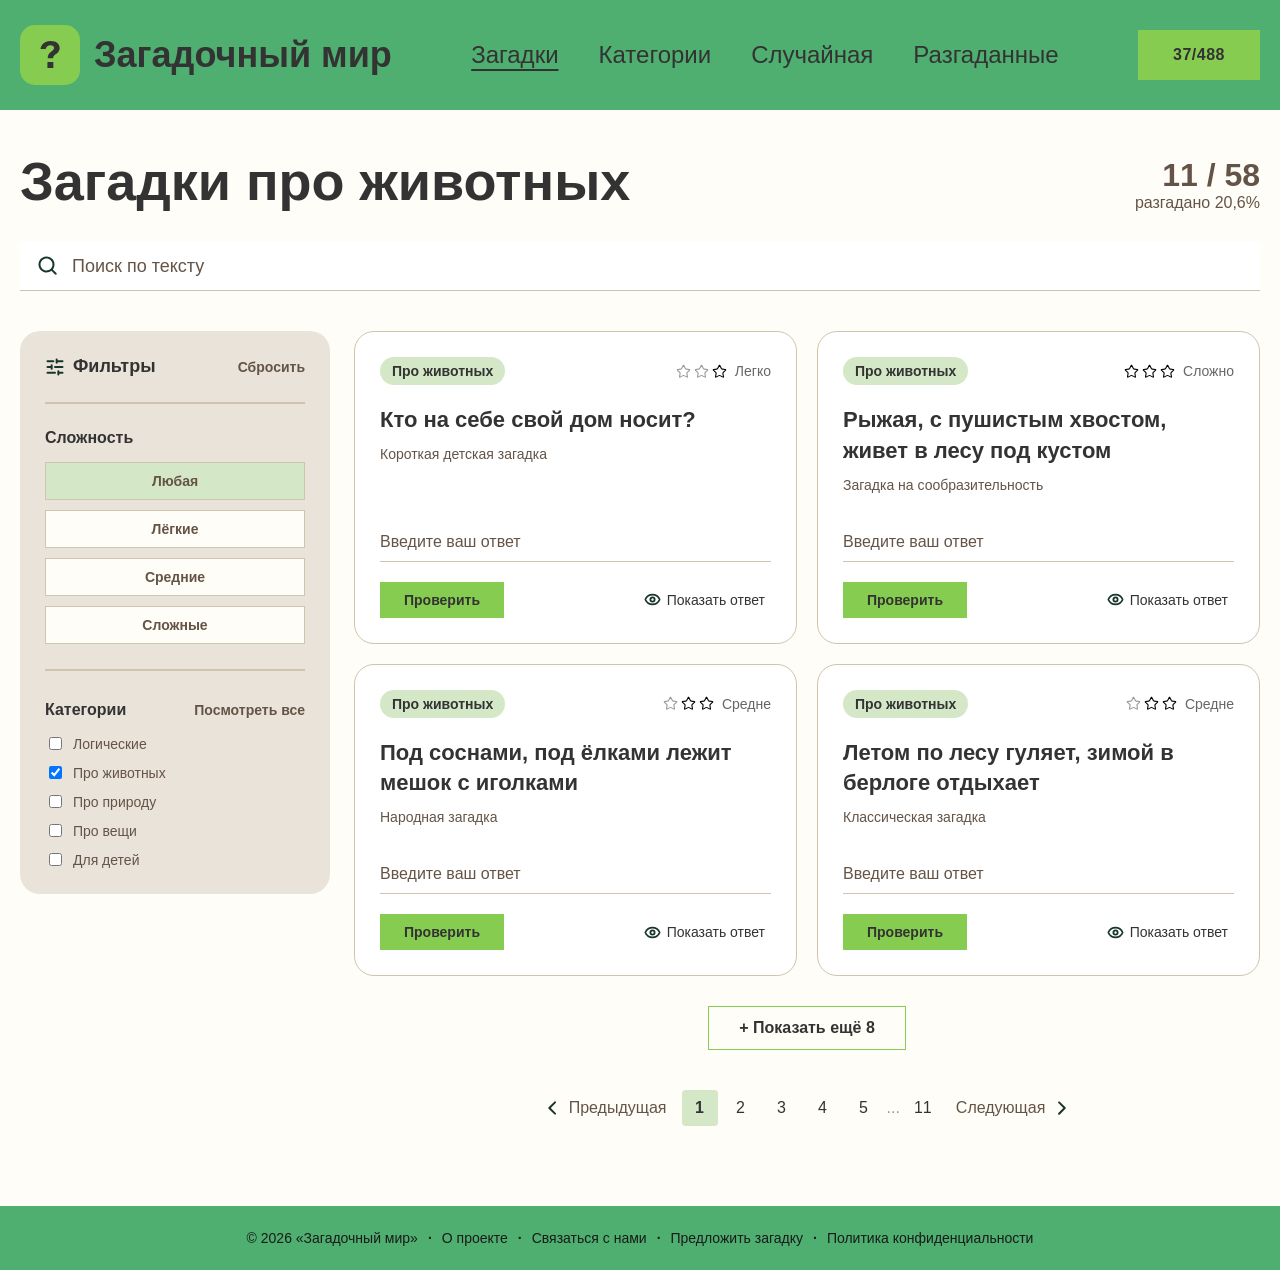
==== animals.html @ d7799b32 "feat(random): страница со случайной загадкой" ====
<!doctype html>
<html>
<head>
	<meta http-equiv="Content-type" content="text/html; charset=utf-8">
    <meta name="viewport" content="width=device-width, initial-scale=1.0">
	<title>Все загадки | Загадочный мир</title>
	<link rel="stylesheet" href="css/styles.css">
</head>

<body>
	<header class="site-header">
		<div class="header-container">
			<a href="/" class="logo">
				<img src="/images/icon.svg" alt="Логотип сайта">
				<h1>Загадочный мир</h1>
			</a>
			
			<nav class="main-nav" aria-label="Основная навигация">
				<ul>
					<li><a href="/riddles.html" aria-current="page">Загадки</a></li>
					<li><a href="/categories.html">Категории</a></li>
					<li><a href="/random.html">Случайная</a></li>
					<li><a href="/solved.html">Разгаданные</a></li>
				</ul>
			</nav>

			<div class="counter"> 37/488 </div>
		</div>
	</header>
	
	<main class="riddles-page">
		<div class="container-riddles">
			<div class="page-header">
				<h1 class="page-title">Загадки про животных</h1>
				<div class="progress-info">
					<div class="progress-count">11 / 58</div>
					<div class="progress-text">разгадано 20,6%</div>
				</div>
			</div>

			<div class="search-bar">
				<img src="/images/search.svg" alt="Иконка поиска" class="search-icon">
				<input type="text" placeholder="Поиск по тексту">
			</div>

			<div class="riddles-layout">
				<aside class="filters-sidebar">
					<div class="filters-header">
						<div class="filters-title">
							<img src="/images/sliders-horizontal.svg" alt="Фильтры">
                            Фильтры
						</div>
						<a href="#" class="reset-filters">Сбросить</a>
					</div>
                    <div class="filter-divider"></div>
					<div class="filter-group">
						<div class="filter-label">Сложность</div>
						<div class="filter-options">
							<button class="filter-btn active">Любая</button>
							<button class="filter-btn">Лёгкие</button>
							<button class="filter-btn">Средние</button>
							<button class="filter-btn">Сложные</button>
						</div>
					</div>
                    <div class="filter-divider"></div>
					<div class="filter-group">
						<div class="filter-label categories-header">
							Категории
							<a href="categories.html" class="view-all">Посмотреть все</a>
						</div>
						<div class="filter-checkboxes">
							<label class="checkbox-label"><input type="checkbox"> Логические</label>
							<label class="checkbox-label"><input type="checkbox" checked> Про животных</label>
							<label class="checkbox-label"><input type="checkbox"> Про природу</label>
							<label class="checkbox-label"><input type="checkbox"> Про вещи</label>
							<label class="checkbox-label"><input type="checkbox"> Для детей</label>
						</div>
					</div>
				</aside>

				<div class="riddles-content">
					<div class="riddles-grid">
						
						<div class="riddle-card">
							<div class="card-top">
								<span class="card-tag">Про животных</span>
								<div class="card-meta">
									<div class="stars">
                                        <img src="/images/star.svg" alt="Сложность" class="star-icon star-inactive">
                                        <img src="/images/star.svg" alt="Сложность" class="star-icon star-inactive">
                                        <img src="/images/star.svg" alt="Сложность" class="star-icon star-active">
                                    </div>
									<span class="difficulty">Легко</span>
								</div>
							</div>
							<h3 class="card-title">Кто на себе свой дом носит?</h3>
							<p class="card-desc">Короткая детская загадка</p>
							
							<div class="card-input-area">
								<input type="text" placeholder="Введите ваш ответ" class="answer-input">
								<div class="card-actions">
									<button class="btn-check">Проверить</button>
									<button class="btn-show-answer">
										<img src="/images/eye.svg">
										Показать ответ
									</button>
								</div>
							</div>
						</div>

						<div class="riddle-card">
							<div class="card-top">
								<span class="card-tag">Про животных</span>
								<div class="card-meta">
                                    <div class="stars">
                                        <img src="/images/star.svg" alt="Сложность" class="star-icon star-active">
                                        <img src="/images/star.svg" alt="Сложность" class="star-icon star-active">
                                        <img src="/images/star.svg" alt="Сложность" class="star-icon star-active">
								    </div>
                                    <span class="difficulty">Сложно</span>
                                </div>
							</div>
							<h3 class="card-title">Рыжая, с пушистым хвостом, живет в лесу под кустом</h3>
							<p class="card-desc">Загадка на сообразительность</p>
							
							<div class="card-input-area">
								<input type="text" placeholder="Введите ваш ответ" class="answer-input">
								<div class="card-actions">
									<button class="btn-check">Проверить</button>
									<button class="btn-show-answer">
										<img src="/images/eye.svg">
										Показать ответ
									</button>
								</div>
							</div>
						</div>

						<div class="riddle-card">
							<div class="card-top">
								<span class="card-tag">Про животных</span>
								<div class="card-meta">
                                    <div class="stars">
                                        <img src="/images/star.svg" alt="Сложность" class="star-icon star-inactive">
                                        <img src="/images/star.svg" alt="Сложность" class="star-icon star-active">
                                        <img src="/images/star.svg" alt="Сложность" class="star-icon star-active">
								    </div>
                                    <span class="difficulty">Средне</span>
                                </div>
							</div>
							<h3 class="card-title">Под соснами, под ёлками лежит мешок с иголками</h3>
							<p class="card-desc">Народная загадка</p>
							
							<div class="card-input-area">
								<input type="text" placeholder="Введите ваш ответ" class="answer-input">
								<div class="card-actions">
									<button class="btn-check">Проверить</button>
									<button class="btn-show-answer">
										<img src="/images/eye.svg">
										Показать ответ
									</button>
								</div>
							</div>
						</div>

                        <div class="riddle-card">
							<div class="card-top">
								<span class="card-tag">Про животных</span>
								<div class="card-meta">
                                    <div class="stars">
                                        <img src="/images/star.svg" alt="Сложность" class="star-icon star-inactive">
                                        <img src="/images/star.svg" alt="Сложность" class="star-icon star-active">
                                        <img src="/images/star.svg" alt="Сложность" class="star-icon star-active">
								    </div>
                                    <span class="difficulty">Средне</span>
                                </div>
							</div>
							<h3 class="card-title">Летом по лесу гуляет, зимой в берлоге отдыхает</h3>
							<p class="card-desc">Классическая загадка</p>
							
							<div class="card-input-area">
								<input type="text" placeholder="Введите ваш ответ" class="answer-input">
								<div class="card-actions">
									<button class="btn-check">Проверить</button>
									<button class="btn-show-answer">
										<img src="/images/eye.svg">
										Показать ответ
									</button>
								</div>
							</div>
						</div>

					</div>

					<div class="load-more-container">
						<button class="btn-load-more">+ Показать ещё 8</button>
					</div>

					<div class="pagination">
						<a href="#" class="page-nav">
                            <img src="/images/chevron-left.svg">
                            Предыдущая</a>
						<div class="page-numbers">
							<a href="#" class="page-num active">1</a>
							<a href="#" class="page-num">2</a>
							<a href="#" class="page-num">3</a>
							<a href="#" class="page-num">4</a>
							<a href="#" class="page-num">5</a>
							<span class="page-dots">...</span>
							<a href="#" class="page-num">11</a>
						</div>
						<a href="#" class="page-nav">Следующая
                            <img src="/images/chevron-right.svg">
                        </a>
					</div>

				</div>
			</div>
		</div>
	</main>

	<footer class="site-footer">
    	<div class="footer-container">
        	<div class="footer-content">
				<span>&copy; 2026 «Загадочный мир»</span>
				<span class="separator">·</span>
				<a href="/about">О проекте</a>
				<span class="separator">·</span>
				<a href="/contact">Связаться с нами</a>
				<span class="separator">·</span>
				<a href="/suggest">Предложить загадку</a>
				<span class="separator">·</span>
				<a href="/privacy">Политика конфиденциальности</a>
        	</div>
    	</div>
	</footer>
</body>
</html>
---- css/styles.css ----
body {
  margin: 0;
  color: #333333;
  font: 16px 'Instrument Sans', sans-serif;
  background-color: #FFFDF7;
  display: flex;
  flex-direction: column;
  min-height: 100vh;
}

.site-header {
  background-color: #4EAF70;
  width: 100%;
  height: 110px;
}

.header-container {
  max-width: 1440px;
  width: 100%;
  height: 100%;
  margin: 0 auto;
  padding: 0 20px;
  box-sizing: border-box;
  display: flex;
  justify-content: space-between;
  align-items: center;
}

.logo {
  display: flex;
  align-items: center;
  text-decoration: none;
  color: #333333;
  gap: 14px;
}

.site-header h1 {
  font-size: 36px;
  font-weight: 700;
  margin: 0;
  white-space: nowrap;
}

.main-nav ul {
  list-style: none;
  padding: 0;
  margin: 0;
  display: flex;
  gap: 40px;
}

.main-nav a {
  color: #333333;
  text-decoration: none;
  font-size: 24px;
}

.main-nav a[aria-current="page"] {
  text-decoration: underline; 
  text-underline-offset: 6px;
}

.main-nav a:hover {
  text-decoration: underline;
}

.counter {
  background-color: #86CC50;
  color: #333333;
  padding: 16px 35px;
  font-weight: bold;
  letter-spacing: 0.5px;
  font-size: 16px;
  white-space: nowrap;
}

.container {
  max-width: 1440px;
  margin: 0 auto;
  padding: 0 60px;
  display: flex;
  justify-content: space-between;
  align-items: center;
  gap: 40px;
}

.main-section {
  padding: 8vh 0;
}

.main-content {
  max-width: 575px;
}

.main-titles {
  font-size: 96px;
  line-height: 1.3;
  font-weight: 700;
  margin: 0 0 60px 0;
}

.text-dark { color: #333333 }
.text-green { color: #86CC50}

.buttons {
  display: flex;
  gap: 12px;
  margin-bottom: 40px;
}

.btn {
  display: inline-flex;
  align-items: center;
  justify-content: center;
  gap: 10px;
  padding: 16px 28px;
  font-size: 20px;
  font-weight: 700;
  letter-spacing: 0.5px;
  text-decoration: none;
  transition: background 0.2s;
}

.btn-first {
  background-color: #86CC50;
  color: #333333;
}

.btn-first:hover {
  background-color: #5cae3e;
}

.btn-second {
  color:#333333;
  border: 2px solid #86CC50
}

.btn-second:hover {
  background-color: #f0fbe9;
}

.stats {
  display: flex;
  align-items: center;
  gap: 24px;
  font-size: 16px;
  color: #666;
}

.stats strong {
  color: #333333;
  font-weight: 700;
  font-size: 24px;
}

.stat-divider {
  width: 2px;
  height: 28px;
  background-color: #ccc;
}

.right-visual {
  position: relative;
  display: flex;
  align-items: center;
}

.fact-card {
  background-color: #EAE3D9;
  padding: 50px 30px;
  border-radius: 20px;
  width: 500px;
  height: 490px;
  position: relative;
  z-index: 2;
  display: flex;
  flex-direction: column;
  justify-content: center;
  align-items: center;
  min-height: 300px;
  top: 15px
}

.fact-title {
  background-color: #FFFDF7;
  padding: 8px 50px;
  border-radius: 20px;
  font-size: 32px;
  font-weight: medium;
  text-align: center;
  margin-bottom: 60px;
  display: inline-block;
  position: relative;
  left: 50%;
  transform: translateX(-65%);
}

.fact-card p {
  font-size: 32px;
  line-height: 1.5;
  margin: 0;
  color: #333333;
  text-align: center;
  font-weight: 500;
}

.owl-image {
  position: absolute;
  left: -165px;
  top: 50%;
  transform: translateY(-50%) rotate(-45deg);
  width: 310px;
  z-index: 1;
}

.site-footer {
  background-color: #4EAF70;
  padding: 24px 0;
  width: 100%;
  margin-top: auto;
}

.footer-container {
  max-width: 1440px; 
  margin: 0 auto;
  padding: 0 20px;
  display: flex;
  justify-content: center;
  align-items: center;
}

.footer-content {
  display: flex;
  flex-wrap: wrap;
  justify-content: center;
  align-items: center;
  gap: 10px;
  font-size: 14px;
  color: #1a1a1a;
}

.footer-content a {
  color: #1a1a1a;
  text-decoration: none;
}

.separator {
  color: #1a1a1a;
  font-weight: bold;
}

.riddles-page {
  padding: 40px 0 80px 0;
}

.container-riddles {
  max-width: 1440px;
  margin: 0 auto;
  padding: 0 20px;
}

.page-header {
  display: flex;
  justify-content: space-between;
  align-items: flex-end;
  margin-bottom: 30px;
}

.page-title {
  font-size: 54px;
  font-weight: 700;
  margin: 0;
}

.progress-info {
  text-align: right;
}

.progress-count {
  font-size: 32px;
  font-weight: 700;
  color: #645447;
  line-height: 1.2;
}

.progress-text {
  font-size: 16px;
  color: #645447;
}

.search-bar {
  display: flex;
  align-items: center;
  border-bottom: 1px solid #CFC5AE;
  padding: 12px 16px;
  margin-bottom: 40px;
  background-color: #FFFFFF;
}

.search-icon {
  color: #17352B;
  margin-right: 10px;
}

.search-bar input {
  border: none;
  background: transparent;
  font-size: 18px;
  width: 100%;
  outline: none;
  color: #333;
}

.search-bar input::placeholder {
  color: #645447;
}

.riddles-layout {
  display: flex;
  gap: 24px;
  align-items: flex-start;
}

.filters-sidebar {
  width: 260px;
  flex-shrink: 0;
  background-color: #EAE3D9;
  border-radius: 20px;
  padding: 25px;
}

.filters-header {
  display: flex;
  justify-content: space-between;
  align-items: center;
}

.filters-title {
  display: flex;
  align-items: center;
  gap: 8px;
  font-size: 18px;
  font-weight: 700;
}

.reset-filters {
  font-size: 14px;
  color: #645447;
  text-decoration: none;
  font-weight: 700;
}

.reset-filters:hover {
  text-decoration: underline;
}

.filter-label {
  font-size: 16px;
  font-weight: 700;
  margin-bottom: 15px;
}

.categories-header {
  display: flex;
  justify-content: space-between;
  align-items: center;
  margin-top: 30px;
  font-weight: 700;
}

.view-all {
  font-size: 14px;
  color: #645447;
  text-decoration: none;
  font-weight: 700;
}

.view-all:hover {
  text-decoration: underline;
}

.filter-options {
  display: flex;
  flex-direction: column;
  gap: 10px;
}

.filter-btn {
  background-color: #FFFDF7;
  border: 1px solid #CFC5AE;
  padding: 10px;
  font-size: 14px;
  cursor: pointer;
  text-align: center;
  color: #645447;
  transition: background 0.2s;
  font-weight: 600;
}

.filter-btn:hover {
  background-color: #f0f0f0;
}

.filter-btn.active {
  background-color: #D4E8C8;
  font-weight: 600;
}

.filter-checkboxes {
  display: flex;
  flex-direction: column;
  gap: 10px;
}

.checkbox-label {
  font-size: 14px;
  display: flex;
  align-items: center;
  gap: 8px;
  cursor: pointer;
  color: #645447;
}

.riddles-content {
  flex-grow: 1;
}

.riddles-grid {
  display: grid;
  grid-template-columns: repeat(2, 1fr);
  gap: 20px;
  margin-bottom: 30px;
}

.riddle-card {
  background-color: #FFFFFF;
  border: 1px solid #CFC5AE;
  border-radius: 20px;
  padding: 25px;
  display: flex;
  flex-direction: column;
}

.card-top {
  display: flex;
  justify-content: space-between;
  align-items: center;
  margin-bottom: 20px;
}

.card-tag {
  background-color: #D4E8C8;
  padding: 6px 12px;
  border-radius: 20px;
  font-size: 14px;
  font-weight: 600;
}

.card-meta {
  display: flex;
  align-items: center;
  gap: 8px;
  font-size: 14px;
  color: #666;
}

.stars {
  display: flex;
  gap: 3px;
  align-items: center;
}

.star-icon {
  width: 15px;
  height: 15px;
  display: block;
}

.star-inactive {
  filter: brightness(0) invert(60%); 
}

.star-active {
  filter: brightness(0); 
}

.card-title {
  font-size: 22px;
  font-weight: 700;
  margin: 0 0 10px 0;
  line-height: 1.4;
}

.card-desc {
  font-size: 14px;
  color: #645447;
  margin: 0 0 30px 0;
  flex-grow: 1;
}

.card-input-area {
  margin-top: auto;
}

.answer-input {
  width: 100%;
  border: none;
  border-bottom: 1px solid #CFC5AE;
  padding: 10px 0;
  font-size: 16px;
  background: transparent;
  outline: none;
  margin-bottom: 20px;
  color: #333;
}

.answer-input::placeholder {
  color: #645447;
}

.card-actions {
  display: flex;
  justify-content: space-between;
  align-items: center;
}

.btn-check {
  background-color: #86CC50;
  border: none;
  padding: 10px 24px;
  font-size: 14px;
  font-weight: 600;
  cursor: pointer;
  color: #333;
  transition: background 0.2s;
}

.btn-check:hover {
  background-color: #73b542;
}

.btn-show-answer {
  background: none;
  border: none;
  font-size: 14px;
  color: #333;
  display: flex;
  align-items: center;
  gap: 6px;
  cursor: pointer;
}

.btn-show-answer:hover {
  color: #000;
}

.load-more-container {
  display: flex;
  justify-content: center;
  margin-bottom: 40px;
}

.btn-load-more {
  background-color: transparent;
  border: 1px solid #86CC50;
  padding: 12px 30px;
  font-size: 16px;
  font-weight: 600;
  cursor: pointer;
  color: #333;
  transition: background 0.2s;
}

.btn-load-more:hover {
  background-color: #f0fbe9;
}

.pagination {
  display: flex;
  justify-content: center;
  align-items: center;
  gap: 15px;
  font-size: 16px;
}

.page-nav {
  display: flex;
  gap: 5px;
  align-items: center;
  color: #645447;
  text-decoration: none;
}

.page-nav:hover {
  text-decoration: underline;
}

.page-numbers {
  display: flex;
  gap: 5px;
}

.page-num {
  display: flex;
  justify-content: center;
  align-items: center;
  width: 36px;
  height: 36px;
  color: #333;
  text-decoration: none;
  border-radius: 4px;
  transition: background 0.2s;
}

.page-num:hover {
  background-color: #f0f0f0;
}

.page-num.active {
  background-color: #D4E8C8;
  font-weight: 600;
}

.page-dots {
  display: flex;
  align-items: center;
  color: #999;
}

.filter-divider {
  height: 2px;
  width: 260px;
  background-color: #CFC5AE;
  margin-bottom: 25px;
  margin-top: 25px;
}

.categories-page {
  padding: 40px 0 80px 0;
}

.categories-grid {
  display: grid;
  grid-template-columns: repeat(auto-fill, minmax(320px, 1fr));
  gap: 24px;
}

.category-card {
  background-color: #FFFFFF;
  border: 1px solid #CFC5AE;
  border-radius: 20px;
  padding: 24px;
  text-decoration: none;
  color: #333333;
  display: flex;
  flex-direction: column;
  transition: transform 0.2s, box-shadow 0.2s;
}

.category-card:hover {
  transform: translateY(-4px);
  box-shadow: 0 8px 24px rgba(0, 0, 0, 0.05);
  border-color: #86CC50;
}

.category-top {
  display: flex;
  justify-content: space-between;
  align-items: flex-start;
  margin-bottom: 20px;
}

.category-icon-wrapper {
  width: 42px;
  height: 42px;
  background-color: #E8F5E0;
  border-radius: 16px;
  display: flex;
  justify-content: center;
  align-items: center;
}

.category-icon-wrapper img {
  width: 21px;
  height: 21px;
}

.category-arrow {
  width: 20px;
  height: 20px;
  opacity: 0.5;
  transition: opacity 0.2s;
}

.category-card:hover .category-arrow {
  opacity: 1;
}

.category-title {
  font-size: 24px;
  font-weight: 700;
  margin: 0 0 8px 0;
}

.category-desc {
  font-size: 14px;
  color: #645447;
  margin: 0 0 24px 0;
  flex-grow: 1;
}

.category-stats {
  display: flex;
  justify-content: space-between;
  font-size: 14px;
  color: #645447;
  margin-bottom: 8px;
}

.progress-bar-bg {
  width: 100%;
  height: 6px;
  background-color: #EAE3D9;
  border-radius: 10px;
  overflow: hidden;
}

.progress-bar-fill {
  height: 100%;
  background-color: #86CC50;
  border-radius: 10px;
}

.solved-page {
  padding: 40px 0 80px 0;
}

.solved-stats-banner {
  background-color: #EAE3D9;
  border-radius: 20px;
  padding: 30px 40px;
  display: flex;
  align-items: stretch;
  gap: 40px;
  margin-bottom: 30px;
}

.stat-banner-block {
  display: flex;
  flex-direction: column;
  justify-content: center;
}

.stat-banner-number {
  font-size: 48px;
  font-weight: 800;
  color: #645447;
  line-height: 1;
  margin-bottom: 5px;
}

.stat-banner-text {
  font-size: 16px;
  color: #645447;
  margin-bottom: 15px;
}

.stat-banner-highlight {
  font-size: 32px;
  font-weight: 800;
  color: #645447;
  line-height: 1;
  margin-bottom: 5px;
}

.stat-banner-subtext {
  font-size: 16px;
  color: #645447;
}

.stat-banner-divider {
  width: 1px;
  background-color: #CFC5AE;
  margin: 10px 0;
}

.stat-banner-icon {
  width: 44px;
  height: 44px;
  background-color: #ffac25;
  border-radius: 16px;
  display: flex;
  justify-content: center;
  align-items: center;
}

.stat-banner-icon img {
  width: 24px;
  height: 24px;
}

.stat-banner-difficulty {
  flex-grow: 1; 
  display: flex;
  flex-direction: column;
  justify-content: center;
}

.difficulty-label {
  font-size: 16px;
  font-weight: 600;
  color: #645447;
  margin-bottom: 15px;
}

.difficulty-row {
  margin-bottom: 15px;
}

.difficulty-top-line {
  display: flex;
  justify-content: space-between;
  align-items: baseline;
  margin-bottom: 6px;
}

.difficulty-name {
  font-size: 14px;
  color: #645447;
}

.difficulty-text {
  font-size: 14px;
  color: #645447;
}

.difficulty-bar-bg {
  width: 100%; 
  height: 6px; 
  background-color: #D3CCB8; 
  border-radius: 10px;
  overflow: hidden;
}

.difficulty-bar-fill {
  height: 100%;
  background-color: #86CC50;
  border-radius: 10px;
}

.toolbar {
  display: flex;
  justify-content: space-between;
  align-items: center;
  margin-bottom: 30px;
  gap: 20px;
}

.search-bar-solved {
  display: flex;
  align-items: center;
  border-bottom: 1px solid #CFC5AE;
  background-color: #FFFFFF;
  padding: 12px 16px;
  flex-grow: 1;
}

.search-bar-solved input {
  border: none;
  background: transparent;
  font-size: 16px;
  width: 100%;
  outline: none;
  color: #333;
}

.search-bar-solved input::placeholder {
  color: #645447;
}

.sort-dropdown-details {
  position: relative;
}

.sort-dropdown {
  display: flex;
  align-items: center;
  gap: 10px;
  border: 1px solid #CFC5AE;
  padding: 10px 15px;
  border-radius: 4px;
  font-size: 14px;
  color: #645447;
  cursor: pointer;
  background-color: #FFFDF7;
  list-style: none;
}

.sort-options {
  position: absolute;
  top: 100%;
  right: 0;
  margin-top: 5px;
  background-color: #FFFDF7;
  border: 1px solid #CFC5AE;
  border-radius: 4px;
  box-shadow: 0 4px 12px rgba(0,0,0,0.1);
  display: flex;
  flex-direction: column;
  min-width: 160px;
  z-index: 10;
}

.sort-option {
  padding: 10px 15px;
  text-decoration: none;
  color: #645447;
  font-size: 14px;
  transition: background 0.2s;
}

.sort-option:hover {
  background-color: #f0f0f0;
}

.sort-option.active {
  background-color: #D4E8C8;
  font-weight: 600;
}

.sort-dropdown img {
  width: 16px;
  height: 16px;
}

.solved-card {
  background-color: #FFFFFF;
  border: 1px solid #CFC5AE;
  border-radius: 20px;
  padding: 25px;
  display: flex;
  flex-direction: column;
}

.card-meta-solved {
  display: flex;
  align-items: center;
  gap: 6px;
  font-size: 14px;
  color: #333333;
  font-weight: 500;
}

.card-meta-solved img {
  width: 16px;
  height: 16px;
}

.answer-box {
  background-color: #F0F7EC;
  border-radius: 8px;
  padding: 12px 16px;
  margin-bottom: 20px;
  margin-top: auto;
}

.answer-label {
  font-size: 14px;
  color: #645447;
  margin-bottom: 4px;
}

.answer-text {
  font-size: 16px;
  font-weight: 700;
  color: #333;
}

.card-bottom {
  display: flex;
  justify-content: space-between;
  font-size: 14px;
  color: #645447;
}

/* === Стили для страницы случайной загадки === */
.random-riddle-layout {
  display: flex;
  justify-content: space-between;
  align-items: flex-start;
  gap: 60px;
  max-width: 1440px; /* Как у основного контейнера */
  margin: 0 auto;
  padding: 60px 60px; /* Отступы как в .container */
}

/* Левая часть с текстом */
.random-left-side {
  max-width: 450px;
  padding-top: 20px;
}

.random-label {
  display: flex;
  align-items: center;
  gap: 10px;
  font-size: 16px;
  font-weight: 500;
  color: #645447;
  margin-bottom: 20px;
}

.random-title {
  font-size: 72px; /* Чуть крупнее, как на макете */
  font-weight: 700;
  line-height: 1.1;
  margin: 0 0 24px 0;
  color: #333333;
}

.random-subtitle {
  font-size: 18px;
  color: #645447;
  line-height: 1.5;
  margin-bottom: 40px;
}

.random-progress-card {
  background-color: #EAE3D9;
  border-radius: 20px;
  padding: 30px;
  width: 100%;
  box-sizing: border-box;
}

.random-progress-number {
  font-size: 42px;
  font-weight: 700;
  color: #5D4D3D;
  line-height: 1.1;
  margin-bottom: 8px;
  letter-spacing: -0.5px;
}

.random-progress-text {
  font-size: 18px;
  color: #5D4D3D;
  margin-bottom: 24px;
}

/* Правая часть с карточкой загадки */
.random-riddle-card {
  background-color: #FFFFFF; /* Цвет фона как у body, чтобы сливалось, или #FFFFFF если нужна карточка */
  border: 1px solid #CFC5AE;
  border-radius: 20px;
  padding: 40px;
  flex-grow: 1;
  max-width: 700px;
  margin-top: 32px;
}

.random-card-top {
  display: flex;
  justify-content: space-between;
  align-items: center;
  margin-bottom: 24px;
}

.random-card-title {
  font-size: 32px;
  font-weight: 700;
  line-height: 1.3;
  margin: 0 0 12px 0;
  color: #333333;
}

.random-card-desc {
  font-size: 16px;
  color: #645447;
  margin-bottom: 40px;
}

/* Поле ввода как на макете (только нижняя граница) */
.random-answer-input {
  width: 100%;
  border: none;
  border: 1px solid #CFC5AE; /* Тонкая линия снизу */
  padding: 12px 16px;
  font-size: 16px;
  background: transparent;
  outline: none;
  margin-bottom: 24px;
  color: #333;
  box-sizing: border-box;
}

.random-answer-input::placeholder {
  color: #645447;
}

/* Блок с кнопками */
.random-card-actions {
  display: flex;
  justify-content: space-between;
  align-items: center;
  margin-bottom: 30px;
  padding-bottom: 24px;
  border-bottom: 1px solid #EAE3D9; /* Линия-разделитель */
}

/* Кнопка "Проверить" — плоская, зеленый фон */
.random-btn-check {
  background-color: #86CC50;
  border: none;
  padding: 12px 24px;
  font-size: 16px;
  font-weight: 600;
  cursor: pointer;
  color: #333333;
  display: flex;
  align-items: center;
  gap: 10px;
  transition: background 0.2s;
}

.random-btn-check:hover {
  background-color: #73b542;
}

/* Кнопка "Показать ответ" — прозрачная с иконкой */
.random-btn-show {
  background: none;
  border: none;
  font-size: 16px;
  color: #333333;
  display: flex;
  align-items: center;
  gap: 8px;
  cursor: pointer;
  font-weight: 500;
  padding: 0;
}

/* Нижняя часть карточки */
.random-card-bottom {
  display: flex;
  justify-content: space-between;
  align-items: center;
}

.random-hint-text {
  font-size: 16px;
  color: #645447;
}

/* Кнопка "Другая загадка" — рамка, как на макете */
.random-btn-new {
  display: flex;
  align-items: center;
  gap: 10px;
  background: none;
  border: 2px solid #86CC50;
  padding: 10px 20px;
  font-size: 16px;
  font-weight: 600;
  color: #333333;
  cursor: pointer;
  text-decoration: none;
  transition: background 0.2s;
}

.random-btn-new:hover {
  background-color: #f0fbe9;
}

.random-progress-card .progress-bar-bg {
  width: 100%;
  height: 8px; /* Толщина полосы */
  background-color: #D3CCB8; /* Темный бежевый фон полосы (как ты просил ранее) */
  border-radius: 10px;
  overflow: hidden;
}

.random-progress-card .progress-bar-fill {
  height: 100%;
  background-color: #86CC50; /* Твой зеленый цвет */
  border-radius: 10px;
}
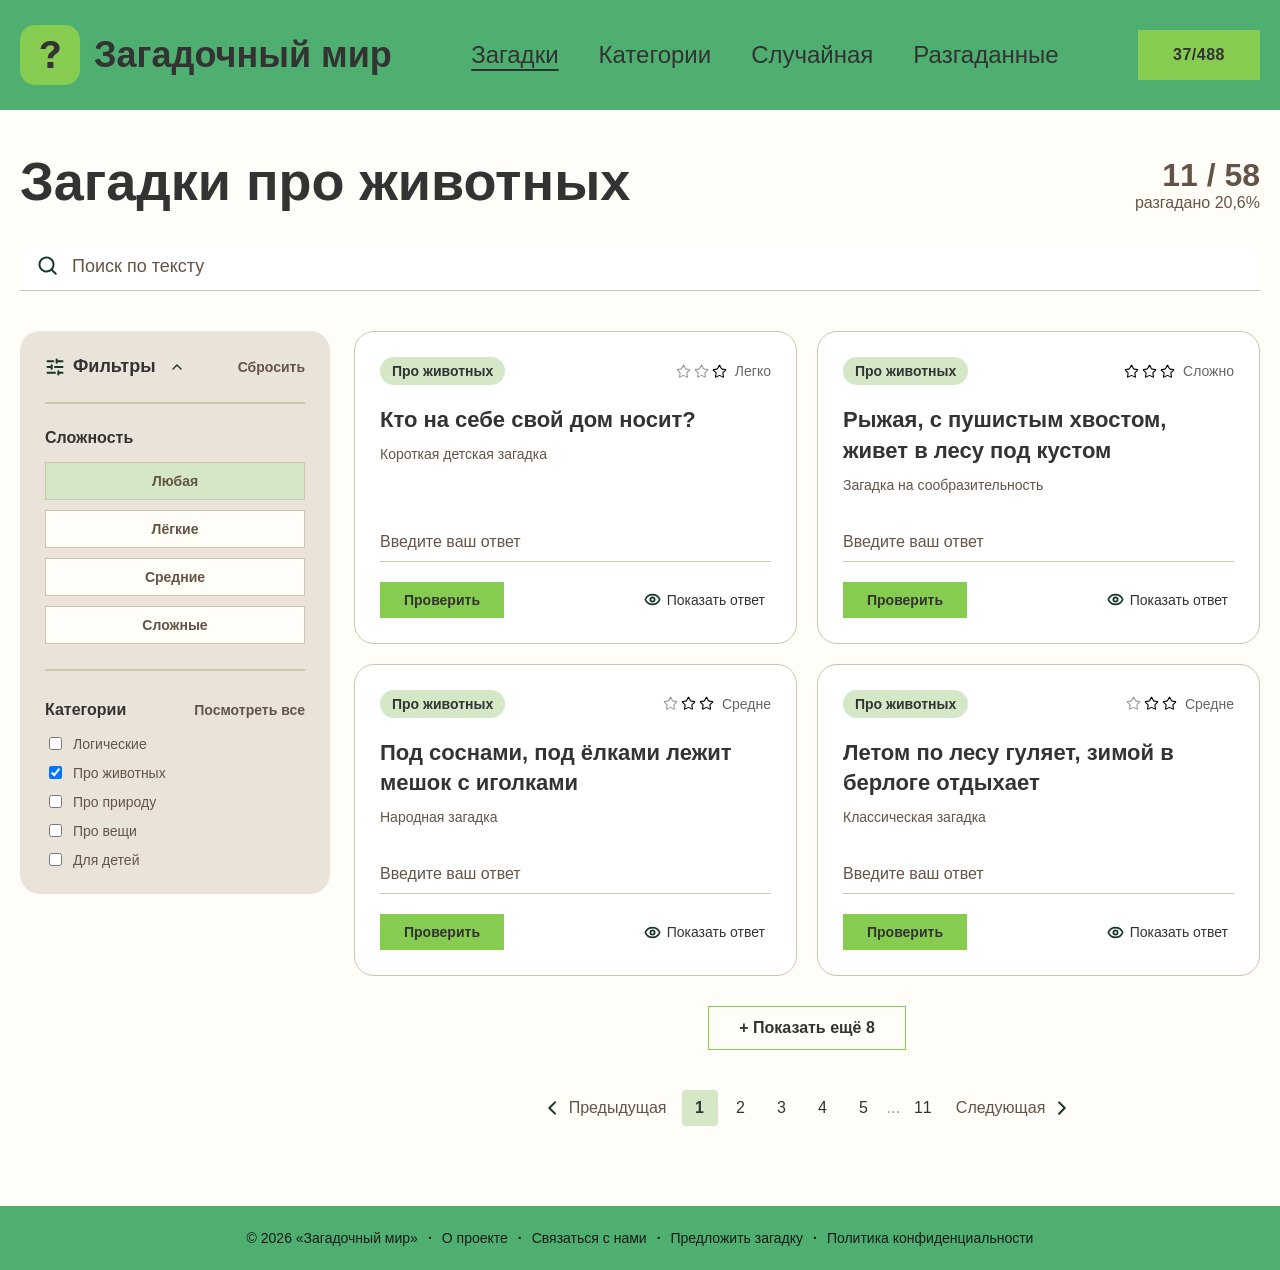
==== commit 80c9cbce: "fix(tablet vertical adaptive)" ====
--- a/animals.html
+++ b/animals.html
@@ -45,37 +45,45 @@
 
 			<div class="riddles-layout">
 				<aside class="filters-sidebar">
-					<div class="filters-header">
-						<div class="filters-title">
-							<img src="/images/sliders-horizontal.svg" alt="Фильтры">
-                            Фильтры
-						</div>
-						<a href="#" class="reset-filters">Сбросить</a>
-					</div>
-                    <div class="filter-divider"></div>
-					<div class="filter-group">
-						<div class="filter-label">Сложность</div>
-						<div class="filter-options">
-							<button class="filter-btn active">Любая</button>
-							<button class="filter-btn">Лёгкие</button>
-							<button class="filter-btn">Средние</button>
-							<button class="filter-btn">Сложные</button>
-						</div>
-					</div>
-                    <div class="filter-divider"></div>
-					<div class="filter-group">
-						<div class="filter-label categories-header">
-							Категории
-							<a href="categories.html" class="view-all">Посмотреть все</a>
-						</div>
-						<div class="filter-checkboxes">
-							<label class="checkbox-label"><input type="checkbox"> Логические</label>
-							<label class="checkbox-label"><input type="checkbox" checked> Про животных</label>
-							<label class="checkbox-label"><input type="checkbox"> Про природу</label>
-							<label class="checkbox-label"><input type="checkbox"> Про вещи</label>
-							<label class="checkbox-label"><input type="checkbox"> Для детей</label>
-						</div>
-					</div>
+					<details class="filters-accordion" open> 
+						<summary class="filters-header">
+							<div class="filters-title">
+								<img src="/images/sliders-horizontal.svg" alt="Фильтры">
+								Фильтры
+								<img src="/images/chevron-down.svg" alt="Развернуть" class="filters-arrow-img">
+							</div>
+							<a href="#" class="reset-filters">Сбросить</a>
+						</summary>
+
+						<!-- Сами фильтры (внутри details) -->
+						<div class="filter-divider"></div>
+						
+						<div class="filter-group">
+							<div class="filter-label">Сложность</div>
+							<div class="filter-options">
+								<button class="filter-btn active">Любая</button>
+								<button class="filter-btn">Лёгкие</button>
+								<button class="filter-btn">Средние</button>
+								<button class="filter-btn">Сложные</button>
+							</div>
+						</div>
+						
+						<div class="filter-divider"></div>
+						
+						<div class="filter-group">
+							<div class="filter-label categories-header">
+								Категории
+								<a href="categories.html" class="view-all">Посмотреть все</a>
+							</div>
+							<div class="filter-checkboxes">
+								<label class="checkbox-label"><input type="checkbox"> Логические</label>
+								<label class="checkbox-label"><input type="checkbox" checked> Про животных</label>
+								<label class="checkbox-label"><input type="checkbox"> Про природу</label>
+								<label class="checkbox-label"><input type="checkbox"> Про вещи</label>
+								<label class="checkbox-label"><input type="checkbox"> Для детей</label>
+							</div>
+						</div>
+					</details>
 				</aside>
 
 				<div class="riddles-content">
--- a/css/styles.css
+++ b/css/styles.css
@@ -1,1188 +1,6 @@
-body {
-  margin: 0;
-  color: #333333;
-  font: 16px 'Instrument Sans', sans-serif;
-  background-color: #FFFDF7;
-  display: flex;
-  flex-direction: column;
-  min-height: 100vh;
-}
-
-.site-header {
-  background-color: #4EAF70;
-  width: 100%;
-  height: 110px;
-}
-
-.header-container {
-  max-width: 1440px;
-  width: 100%;
-  height: 100%;
-  margin: 0 auto;
-  padding: 0 20px;
-  box-sizing: border-box;
-  display: flex;
-  justify-content: space-between;
-  align-items: center;
-}
-
-.logo {
-  display: flex;
-  align-items: center;
-  text-decoration: none;
-  color: #333333;
-  gap: 14px;
-}
-
-.site-header h1 {
-  font-size: 36px;
-  font-weight: 700;
-  margin: 0;
-  white-space: nowrap;
-}
-
-.main-nav ul {
-  list-style: none;
-  padding: 0;
-  margin: 0;
-  display: flex;
-  gap: 40px;
-}
-
-.main-nav a {
-  color: #333333;
-  text-decoration: none;
-  font-size: 24px;
-}
-
-.main-nav a[aria-current="page"] {
-  text-decoration: underline; 
-  text-underline-offset: 6px;
-}
-
-.main-nav a:hover {
-  text-decoration: underline;
-}
-
-.counter {
-  background-color: #86CC50;
-  color: #333333;
-  padding: 16px 35px;
-  font-weight: bold;
-  letter-spacing: 0.5px;
-  font-size: 16px;
-  white-space: nowrap;
-}
-
-.container {
-  max-width: 1440px;
-  margin: 0 auto;
-  padding: 0 60px;
-  display: flex;
-  justify-content: space-between;
-  align-items: center;
-  gap: 40px;
-}
-
-.main-section {
-  padding: 8vh 0;
-}
-
-.main-content {
-  max-width: 575px;
-}
-
-.main-titles {
-  font-size: 96px;
-  line-height: 1.3;
-  font-weight: 700;
-  margin: 0 0 60px 0;
-}
-
-.text-dark { color: #333333 }
-.text-green { color: #86CC50}
-
-.buttons {
-  display: flex;
-  gap: 12px;
-  margin-bottom: 40px;
-}
-
-.btn {
-  display: inline-flex;
-  align-items: center;
-  justify-content: center;
-  gap: 10px;
-  padding: 16px 28px;
-  font-size: 20px;
-  font-weight: 700;
-  letter-spacing: 0.5px;
-  text-decoration: none;
-  transition: background 0.2s;
-}
-
-.btn-first {
-  background-color: #86CC50;
-  color: #333333;
-}
-
-.btn-first:hover {
-  background-color: #5cae3e;
-}
-
-.btn-second {
-  color:#333333;
-  border: 2px solid #86CC50
-}
-
-.btn-second:hover {
-  background-color: #f0fbe9;
-}
-
-.stats {
-  display: flex;
-  align-items: center;
-  gap: 24px;
-  font-size: 16px;
-  color: #666;
-}
-
-.stats strong {
-  color: #333333;
-  font-weight: 700;
-  font-size: 24px;
-}
-
-.stat-divider {
-  width: 2px;
-  height: 28px;
-  background-color: #ccc;
-}
-
-.right-visual {
-  position: relative;
-  display: flex;
-  align-items: center;
-}
-
-.fact-card {
-  background-color: #EAE3D9;
-  padding: 50px 30px;
-  border-radius: 20px;
-  width: 500px;
-  height: 490px;
-  position: relative;
-  z-index: 2;
-  display: flex;
-  flex-direction: column;
-  justify-content: center;
-  align-items: center;
-  min-height: 300px;
-  top: 15px
-}
-
-.fact-title {
-  background-color: #FFFDF7;
-  padding: 8px 50px;
-  border-radius: 20px;
-  font-size: 32px;
-  font-weight: medium;
-  text-align: center;
-  margin-bottom: 60px;
-  display: inline-block;
-  position: relative;
-  left: 50%;
-  transform: translateX(-65%);
-}
-
-.fact-card p {
-  font-size: 32px;
-  line-height: 1.5;
-  margin: 0;
-  color: #333333;
-  text-align: center;
-  font-weight: 500;
-}
-
-.owl-image {
-  position: absolute;
-  left: -165px;
-  top: 50%;
-  transform: translateY(-50%) rotate(-45deg);
-  width: 310px;
-  z-index: 1;
-}
-
-.site-footer {
-  background-color: #4EAF70;
-  padding: 24px 0;
-  width: 100%;
-  margin-top: auto;
-}
-
-.footer-container {
-  max-width: 1440px; 
-  margin: 0 auto;
-  padding: 0 20px;
-  display: flex;
-  justify-content: center;
-  align-items: center;
-}
-
-.footer-content {
-  display: flex;
-  flex-wrap: wrap;
-  justify-content: center;
-  align-items: center;
-  gap: 10px;
-  font-size: 14px;
-  color: #1a1a1a;
-}
-
-.footer-content a {
-  color: #1a1a1a;
-  text-decoration: none;
-}
-
-.separator {
-  color: #1a1a1a;
-  font-weight: bold;
-}
-
-.riddles-page {
-  padding: 40px 0 80px 0;
-}
-
-.container-riddles {
-  max-width: 1440px;
-  margin: 0 auto;
-  padding: 0 20px;
-}
-
-.page-header {
-  display: flex;
-  justify-content: space-between;
-  align-items: flex-end;
-  margin-bottom: 30px;
-}
-
-.page-title {
-  font-size: 54px;
-  font-weight: 700;
-  margin: 0;
-}
-
-.progress-info {
-  text-align: right;
-}
-
-.progress-count {
-  font-size: 32px;
-  font-weight: 700;
-  color: #645447;
-  line-height: 1.2;
-}
-
-.progress-text {
-  font-size: 16px;
-  color: #645447;
-}
-
-.search-bar {
-  display: flex;
-  align-items: center;
-  border-bottom: 1px solid #CFC5AE;
-  padding: 12px 16px;
-  margin-bottom: 40px;
-  background-color: #FFFFFF;
-}
-
-.search-icon {
-  color: #17352B;
-  margin-right: 10px;
-}
-
-.search-bar input {
-  border: none;
-  background: transparent;
-  font-size: 18px;
-  width: 100%;
-  outline: none;
-  color: #333;
-}
-
-.search-bar input::placeholder {
-  color: #645447;
-}
-
-.riddles-layout {
-  display: flex;
-  gap: 24px;
-  align-items: flex-start;
-}
-
-.filters-sidebar {
-  width: 260px;
-  flex-shrink: 0;
-  background-color: #EAE3D9;
-  border-radius: 20px;
-  padding: 25px;
-}
-
-.filters-header {
-  display: flex;
-  justify-content: space-between;
-  align-items: center;
-}
-
-.filters-title {
-  display: flex;
-  align-items: center;
-  gap: 8px;
-  font-size: 18px;
-  font-weight: 700;
-}
-
-.reset-filters {
-  font-size: 14px;
-  color: #645447;
-  text-decoration: none;
-  font-weight: 700;
-}
-
-.reset-filters:hover {
-  text-decoration: underline;
-}
-
-.filter-label {
-  font-size: 16px;
-  font-weight: 700;
-  margin-bottom: 15px;
-}
-
-.categories-header {
-  display: flex;
-  justify-content: space-between;
-  align-items: center;
-  margin-top: 30px;
-  font-weight: 700;
-}
-
-.view-all {
-  font-size: 14px;
-  color: #645447;
-  text-decoration: none;
-  font-weight: 700;
-}
-
-.view-all:hover {
-  text-decoration: underline;
-}
-
-.filter-options {
-  display: flex;
-  flex-direction: column;
-  gap: 10px;
-}
-
-.filter-btn {
-  background-color: #FFFDF7;
-  border: 1px solid #CFC5AE;
-  padding: 10px;
-  font-size: 14px;
-  cursor: pointer;
-  text-align: center;
-  color: #645447;
-  transition: background 0.2s;
-  font-weight: 600;
-}
-
-.filter-btn:hover {
-  background-color: #f0f0f0;
-}
-
-.filter-btn.active {
-  background-color: #D4E8C8;
-  font-weight: 600;
-}
-
-.filter-checkboxes {
-  display: flex;
-  flex-direction: column;
-  gap: 10px;
-}
-
-.checkbox-label {
-  font-size: 14px;
-  display: flex;
-  align-items: center;
-  gap: 8px;
-  cursor: pointer;
-  color: #645447;
-}
-
-.riddles-content {
-  flex-grow: 1;
-}
-
-.riddles-grid {
-  display: grid;
-  grid-template-columns: repeat(2, 1fr);
-  gap: 20px;
-  margin-bottom: 30px;
-}
-
-.riddle-card {
-  background-color: #FFFFFF;
-  border: 1px solid #CFC5AE;
-  border-radius: 20px;
-  padding: 25px;
-  display: flex;
-  flex-direction: column;
-}
-
-.card-top {
-  display: flex;
-  justify-content: space-between;
-  align-items: center;
-  margin-bottom: 20px;
-}
-
-.card-tag {
-  background-color: #D4E8C8;
-  padding: 6px 12px;
-  border-radius: 20px;
-  font-size: 14px;
-  font-weight: 600;
-}
-
-.card-meta {
-  display: flex;
-  align-items: center;
-  gap: 8px;
-  font-size: 14px;
-  color: #666;
-}
-
-.stars {
-  display: flex;
-  gap: 3px;
-  align-items: center;
-}
-
-.star-icon {
-  width: 15px;
-  height: 15px;
-  display: block;
-}
-
-.star-inactive {
-  filter: brightness(0) invert(60%); 
-}
-
-.star-active {
-  filter: brightness(0); 
-}
-
-.card-title {
-  font-size: 22px;
-  font-weight: 700;
-  margin: 0 0 10px 0;
-  line-height: 1.4;
-}
-
-.card-desc {
-  font-size: 14px;
-  color: #645447;
-  margin: 0 0 30px 0;
-  flex-grow: 1;
-}
-
-.card-input-area {
-  margin-top: auto;
-}
-
-.answer-input {
-  width: 100%;
-  border: none;
-  border-bottom: 1px solid #CFC5AE;
-  padding: 10px 0;
-  font-size: 16px;
-  background: transparent;
-  outline: none;
-  margin-bottom: 20px;
-  color: #333;
-}
-
-.answer-input::placeholder {
-  color: #645447;
-}
-
-.card-actions {
-  display: flex;
-  justify-content: space-between;
-  align-items: center;
-}
-
-.btn-check {
-  background-color: #86CC50;
-  border: none;
-  padding: 10px 24px;
-  font-size: 14px;
-  font-weight: 600;
-  cursor: pointer;
-  color: #333;
-  transition: background 0.2s;
-}
-
-.btn-check:hover {
-  background-color: #73b542;
-}
-
-.btn-show-answer {
-  background: none;
-  border: none;
-  font-size: 14px;
-  color: #333;
-  display: flex;
-  align-items: center;
-  gap: 6px;
-  cursor: pointer;
-}
-
-.btn-show-answer:hover {
-  color: #000;
-}
-
-.load-more-container {
-  display: flex;
-  justify-content: center;
-  margin-bottom: 40px;
-}
-
-.btn-load-more {
-  background-color: transparent;
-  border: 1px solid #86CC50;
-  padding: 12px 30px;
-  font-size: 16px;
-  font-weight: 600;
-  cursor: pointer;
-  color: #333;
-  transition: background 0.2s;
-}
-
-.btn-load-more:hover {
-  background-color: #f0fbe9;
-}
-
-.pagination {
-  display: flex;
-  justify-content: center;
-  align-items: center;
-  gap: 15px;
-  font-size: 16px;
-}
-
-.page-nav {
-  display: flex;
-  gap: 5px;
-  align-items: center;
-  color: #645447;
-  text-decoration: none;
-}
-
-.page-nav:hover {
-  text-decoration: underline;
-}
-
-.page-numbers {
-  display: flex;
-  gap: 5px;
-}
-
-.page-num {
-  display: flex;
-  justify-content: center;
-  align-items: center;
-  width: 36px;
-  height: 36px;
-  color: #333;
-  text-decoration: none;
-  border-radius: 4px;
-  transition: background 0.2s;
-}
-
-.page-num:hover {
-  background-color: #f0f0f0;
-}
-
-.page-num.active {
-  background-color: #D4E8C8;
-  font-weight: 600;
-}
-
-.page-dots {
-  display: flex;
-  align-items: center;
-  color: #999;
-}
-
-.filter-divider {
-  height: 2px;
-  width: 260px;
-  background-color: #CFC5AE;
-  margin-bottom: 25px;
-  margin-top: 25px;
-}
-
-.categories-page {
-  padding: 40px 0 80px 0;
-}
-
-.categories-grid {
-  display: grid;
-  grid-template-columns: repeat(auto-fill, minmax(320px, 1fr));
-  gap: 24px;
-}
-
-.category-card {
-  background-color: #FFFFFF;
-  border: 1px solid #CFC5AE;
-  border-radius: 20px;
-  padding: 24px;
-  text-decoration: none;
-  color: #333333;
-  display: flex;
-  flex-direction: column;
-  transition: transform 0.2s, box-shadow 0.2s;
-}
-
-.category-card:hover {
-  transform: translateY(-4px);
-  box-shadow: 0 8px 24px rgba(0, 0, 0, 0.05);
-  border-color: #86CC50;
-}
-
-.category-top {
-  display: flex;
-  justify-content: space-between;
-  align-items: flex-start;
-  margin-bottom: 20px;
-}
-
-.category-icon-wrapper {
-  width: 42px;
-  height: 42px;
-  background-color: #E8F5E0;
-  border-radius: 16px;
-  display: flex;
-  justify-content: center;
-  align-items: center;
-}
-
-.category-icon-wrapper img {
-  width: 21px;
-  height: 21px;
-}
-
-.category-arrow {
-  width: 20px;
-  height: 20px;
-  opacity: 0.5;
-  transition: opacity 0.2s;
-}
-
-.category-card:hover .category-arrow {
-  opacity: 1;
-}
-
-.category-title {
-  font-size: 24px;
-  font-weight: 700;
-  margin: 0 0 8px 0;
-}
-
-.category-desc {
-  font-size: 14px;
-  color: #645447;
-  margin: 0 0 24px 0;
-  flex-grow: 1;
-}
-
-.category-stats {
-  display: flex;
-  justify-content: space-between;
-  font-size: 14px;
-  color: #645447;
-  margin-bottom: 8px;
-}
-
-.progress-bar-bg {
-  width: 100%;
-  height: 6px;
-  background-color: #EAE3D9;
-  border-radius: 10px;
-  overflow: hidden;
-}
-
-.progress-bar-fill {
-  height: 100%;
-  background-color: #86CC50;
-  border-radius: 10px;
-}
-
-.solved-page {
-  padding: 40px 0 80px 0;
-}
-
-.solved-stats-banner {
-  background-color: #EAE3D9;
-  border-radius: 20px;
-  padding: 30px 40px;
-  display: flex;
-  align-items: stretch;
-  gap: 40px;
-  margin-bottom: 30px;
-}
-
-.stat-banner-block {
-  display: flex;
-  flex-direction: column;
-  justify-content: center;
-}
-
-.stat-banner-number {
-  font-size: 48px;
-  font-weight: 800;
-  color: #645447;
-  line-height: 1;
-  margin-bottom: 5px;
-}
-
-.stat-banner-text {
-  font-size: 16px;
-  color: #645447;
-  margin-bottom: 15px;
-}
-
-.stat-banner-highlight {
-  font-size: 32px;
-  font-weight: 800;
-  color: #645447;
-  line-height: 1;
-  margin-bottom: 5px;
-}
-
-.stat-banner-subtext {
-  font-size: 16px;
-  color: #645447;
-}
-
-.stat-banner-divider {
-  width: 1px;
-  background-color: #CFC5AE;
-  margin: 10px 0;
-}
-
-.stat-banner-icon {
-  width: 44px;
-  height: 44px;
-  background-color: #ffac25;
-  border-radius: 16px;
-  display: flex;
-  justify-content: center;
-  align-items: center;
-}
-
-.stat-banner-icon img {
-  width: 24px;
-  height: 24px;
-}
-
-.stat-banner-difficulty {
-  flex-grow: 1; 
-  display: flex;
-  flex-direction: column;
-  justify-content: center;
-}
-
-.difficulty-label {
-  font-size: 16px;
-  font-weight: 600;
-  color: #645447;
-  margin-bottom: 15px;
-}
-
-.difficulty-row {
-  margin-bottom: 15px;
-}
-
-.difficulty-top-line {
-  display: flex;
-  justify-content: space-between;
-  align-items: baseline;
-  margin-bottom: 6px;
-}
-
-.difficulty-name {
-  font-size: 14px;
-  color: #645447;
-}
-
-.difficulty-text {
-  font-size: 14px;
-  color: #645447;
-}
-
-.difficulty-bar-bg {
-  width: 100%; 
-  height: 6px; 
-  background-color: #D3CCB8; 
-  border-radius: 10px;
-  overflow: hidden;
-}
-
-.difficulty-bar-fill {
-  height: 100%;
-  background-color: #86CC50;
-  border-radius: 10px;
-}
-
-.toolbar {
-  display: flex;
-  justify-content: space-between;
-  align-items: center;
-  margin-bottom: 30px;
-  gap: 20px;
-}
-
-.search-bar-solved {
-  display: flex;
-  align-items: center;
-  border-bottom: 1px solid #CFC5AE;
-  background-color: #FFFFFF;
-  padding: 12px 16px;
-  flex-grow: 1;
-}
-
-.search-bar-solved input {
-  border: none;
-  background: transparent;
-  font-size: 16px;
-  width: 100%;
-  outline: none;
-  color: #333;
-}
-
-.search-bar-solved input::placeholder {
-  color: #645447;
-}
-
-.sort-dropdown-details {
-  position: relative;
-}
-
-.sort-dropdown {
-  display: flex;
-  align-items: center;
-  gap: 10px;
-  border: 1px solid #CFC5AE;
-  padding: 10px 15px;
-  border-radius: 4px;
-  font-size: 14px;
-  color: #645447;
-  cursor: pointer;
-  background-color: #FFFDF7;
-  list-style: none;
-}
-
-.sort-options {
-  position: absolute;
-  top: 100%;
-  right: 0;
-  margin-top: 5px;
-  background-color: #FFFDF7;
-  border: 1px solid #CFC5AE;
-  border-radius: 4px;
-  box-shadow: 0 4px 12px rgba(0,0,0,0.1);
-  display: flex;
-  flex-direction: column;
-  min-width: 160px;
-  z-index: 10;
-}
-
-.sort-option {
-  padding: 10px 15px;
-  text-decoration: none;
-  color: #645447;
-  font-size: 14px;
-  transition: background 0.2s;
-}
-
-.sort-option:hover {
-  background-color: #f0f0f0;
-}
-
-.sort-option.active {
-  background-color: #D4E8C8;
-  font-weight: 600;
-}
-
-.sort-dropdown img {
-  width: 16px;
-  height: 16px;
-}
-
-.solved-card {
-  background-color: #FFFFFF;
-  border: 1px solid #CFC5AE;
-  border-radius: 20px;
-  padding: 25px;
-  display: flex;
-  flex-direction: column;
-}
-
-.card-meta-solved {
-  display: flex;
-  align-items: center;
-  gap: 6px;
-  font-size: 14px;
-  color: #333333;
-  font-weight: 500;
-}
-
-.card-meta-solved img {
-  width: 16px;
-  height: 16px;
-}
-
-.answer-box {
-  background-color: #F0F7EC;
-  border-radius: 8px;
-  padding: 12px 16px;
-  margin-bottom: 20px;
-  margin-top: auto;
-}
-
-.answer-label {
-  font-size: 14px;
-  color: #645447;
-  margin-bottom: 4px;
-}
-
-.answer-text {
-  font-size: 16px;
-  font-weight: 700;
-  color: #333;
-}
-
-.card-bottom {
-  display: flex;
-  justify-content: space-between;
-  font-size: 14px;
-  color: #645447;
-}
-
-/* === Стили для страницы случайной загадки === */
-.random-riddle-layout {
-  display: flex;
-  justify-content: space-between;
-  align-items: flex-start;
-  gap: 60px;
-  max-width: 1440px; /* Как у основного контейнера */
-  margin: 0 auto;
-  padding: 60px 60px; /* Отступы как в .container */
-}
-
-/* Левая часть с текстом */
-.random-left-side {
-  max-width: 450px;
-  padding-top: 20px;
-}
-
-.random-label {
-  display: flex;
-  align-items: center;
-  gap: 10px;
-  font-size: 16px;
-  font-weight: 500;
-  color: #645447;
-  margin-bottom: 20px;
-}
-
-.random-title {
-  font-size: 72px; /* Чуть крупнее, как на макете */
-  font-weight: 700;
-  line-height: 1.1;
-  margin: 0 0 24px 0;
-  color: #333333;
-}
-
-.random-subtitle {
-  font-size: 18px;
-  color: #645447;
-  line-height: 1.5;
-  margin-bottom: 40px;
-}
-
-.random-progress-card {
-  background-color: #EAE3D9;
-  border-radius: 20px;
-  padding: 30px;
-  width: 100%;
-  box-sizing: border-box;
-}
-
-.random-progress-number {
-  font-size: 42px;
-  font-weight: 700;
-  color: #5D4D3D;
-  line-height: 1.1;
-  margin-bottom: 8px;
-  letter-spacing: -0.5px;
-}
-
-.random-progress-text {
-  font-size: 18px;
-  color: #5D4D3D;
-  margin-bottom: 24px;
-}
-
-/* Правая часть с карточкой загадки */
-.random-riddle-card {
-  background-color: #FFFFFF; /* Цвет фона как у body, чтобы сливалось, или #FFFFFF если нужна карточка */
-  border: 1px solid #CFC5AE;
-  border-radius: 20px;
-  padding: 40px;
-  flex-grow: 1;
-  max-width: 700px;
-  margin-top: 32px;
-}
-
-.random-card-top {
-  display: flex;
-  justify-content: space-between;
-  align-items: center;
-  margin-bottom: 24px;
-}
-
-.random-card-title {
-  font-size: 32px;
-  font-weight: 700;
-  line-height: 1.3;
-  margin: 0 0 12px 0;
-  color: #333333;
-}
-
-.random-card-desc {
-  font-size: 16px;
-  color: #645447;
-  margin-bottom: 40px;
-}
-
-/* Поле ввода как на макете (только нижняя граница) */
-.random-answer-input {
-  width: 100%;
-  border: none;
-  border: 1px solid #CFC5AE; /* Тонкая линия снизу */
-  padding: 12px 16px;
-  font-size: 16px;
-  background: transparent;
-  outline: none;
-  margin-bottom: 24px;
-  color: #333;
-  box-sizing: border-box;
-}
-
-.random-answer-input::placeholder {
-  color: #645447;
-}
-
-/* Блок с кнопками */
-.random-card-actions {
-  display: flex;
-  justify-content: space-between;
-  align-items: center;
-  margin-bottom: 30px;
-  padding-bottom: 24px;
-  border-bottom: 1px solid #EAE3D9; /* Линия-разделитель */
-}
-
-/* Кнопка "Проверить" — плоская, зеленый фон */
-.random-btn-check {
-  background-color: #86CC50;
-  border: none;
-  padding: 12px 24px;
-  font-size: 16px;
-  font-weight: 600;
-  cursor: pointer;
-  color: #333333;
-  display: flex;
-  align-items: center;
-  gap: 10px;
-  transition: background 0.2s;
-}
-
-.random-btn-check:hover {
-  background-color: #73b542;
-}
-
-/* Кнопка "Показать ответ" — прозрачная с иконкой */
-.random-btn-show {
-  background: none;
-  border: none;
-  font-size: 16px;
-  color: #333333;
-  display: flex;
-  align-items: center;
-  gap: 8px;
-  cursor: pointer;
-  font-weight: 500;
-  padding: 0;
-}
-
-/* Нижняя часть карточки */
-.random-card-bottom {
-  display: flex;
-  justify-content: space-between;
-  align-items: center;
-}
-
-.random-hint-text {
-  font-size: 16px;
-  color: #645447;
-}
-
-/* Кнопка "Другая загадка" — рамка, как на макете */
-.random-btn-new {
-  display: flex;
-  align-items: center;
-  gap: 10px;
-  background: none;
-  border: 2px solid #86CC50;
-  padding: 10px 20px;
-  font-size: 16px;
-  font-weight: 600;
-  color: #333333;
-  cursor: pointer;
-  text-decoration: none;
-  transition: background 0.2s;
-}
-
-.random-btn-new:hover {
-  background-color: #f0fbe9;
-}
-
-.random-progress-card .progress-bar-bg {
-  width: 100%;
-  height: 8px; /* Толщина полосы */
-  background-color: #D3CCB8; /* Темный бежевый фон полосы (как ты просил ранее) */
-  border-radius: 10px;
-  overflow: hidden;
-}
-
-.random-progress-card .progress-bar-fill {
-  height: 100%;
-  background-color: #86CC50; /* Твой зеленый цвет */
-  border-radius: 10px;
-}
+@import url('base.css');
+@import url('layout.css');
+@import url('components.css');
+@import url('pages.css');
+@import url('adaptive_tablet_vertical.css');
+@import url('adaptive_mobile.css');
